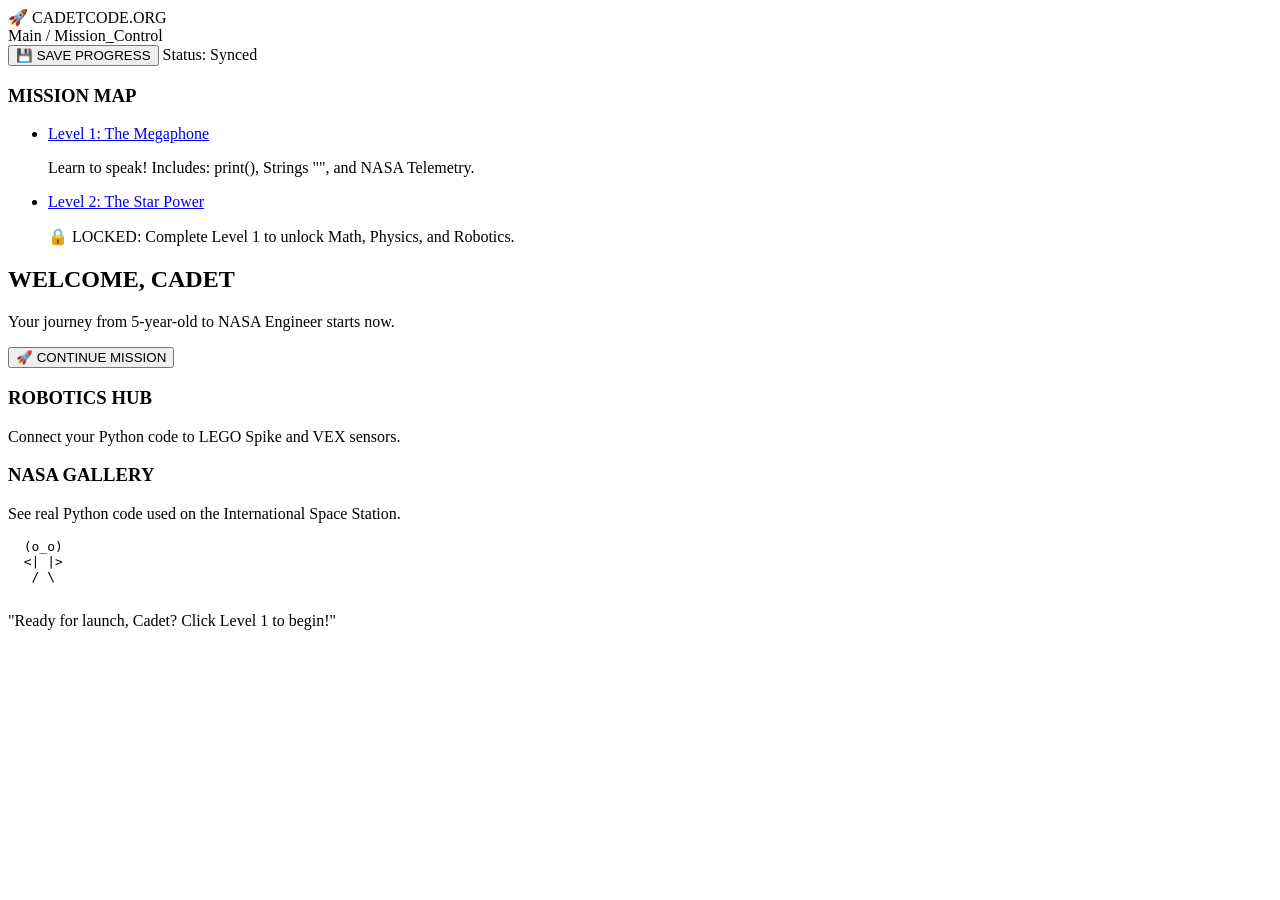
==== index.html @ 3ab571fa "Create index.html" ====
<!DOCTYPE html>
<html lang="en">
<head>
    <meta charset="UTF-8">
    <meta name="viewport" content="width=device-width, initial-scale=1.0">
    <title>CadetCode.org | Mission Control</title>
    <link rel="stylesheet" href="assets/style.css">
</head>
<body class="nasa-theme">

    <header class="mission-header">
        <div class="logo">🚀 CADETCODE.ORG</div>
        <div class="breadcrumb">Main / Mission_Control</div>
        <div class="save-zone">
            <button id="saveBtn" onclick="saveMyProgress()">💾 SAVE PROGRESS</button>
            <span id="saveStatus">Status: Synced</span>
        </div>
    </header>

    <div class="main-container">
        
        <nav class="sidebar">
            <h3>MISSION MAP</h3>
            <ul id="missionList">
                <li class="level-item" onmouseover="showPreview('print')">
                    <a href="levels/level_01_print/index.html">Level 1: The Megaphone</a>
                    <div class="hover-box" id="preview-print">
                        <p>Learn to speak! Includes: print(), Strings "", and NASA Telemetry.</p>
                    </div>
                </li>
                <li class="level-item locked" onmouseover="showPreview('math')">
                    <a href="levels/level_02_math/index.html">Level 2: The Star Power</a>
                    <div class="hover-box" id="preview-math">
                        <p>🔒 LOCKED: Complete Level 1 to unlock Math, Physics, and Robotics.</p>
                    </div>
                </li>
            </ul>
        </nav>

        <main class="dashboard">
            <section class="welcome-hero">
                <h1>WELCOME, CADET</h1>
                <p>Your journey from 5-year-old to NASA Engineer starts now.</p>
                <button class="launch-btn" onclick="resumeMission()">🚀 CONTINUE MISSION</button>
            </section>

            <div class="info-grid">
                <div class="hub-card">
                    <h3>ROBOTICS HUB</h3>
                    <p>Connect your Python code to LEGO Spike and VEX sensors.</p>
                </div>
                <div class="hub-card">
                    <h3>NASA GALLERY</h3>
                    <p>See real Python code used on the International Space Station.</p>
                </div>
            </div>
        </main>

        <aside class="stickman-corner">
            <div id="commander-stick">
                <pre>
  (o_o)
  <| |>
   / \
                </pre>
            </div>
            <div class="speech-bubble">
                "Ready for launch, Cadet? Click Level 1 to begin!"
            </div>
        </aside>
    </div>

    <script src="assets/saveSystem.js"></script>
    <script src="assets/uiLogic.js"></script>
</body>
</html>
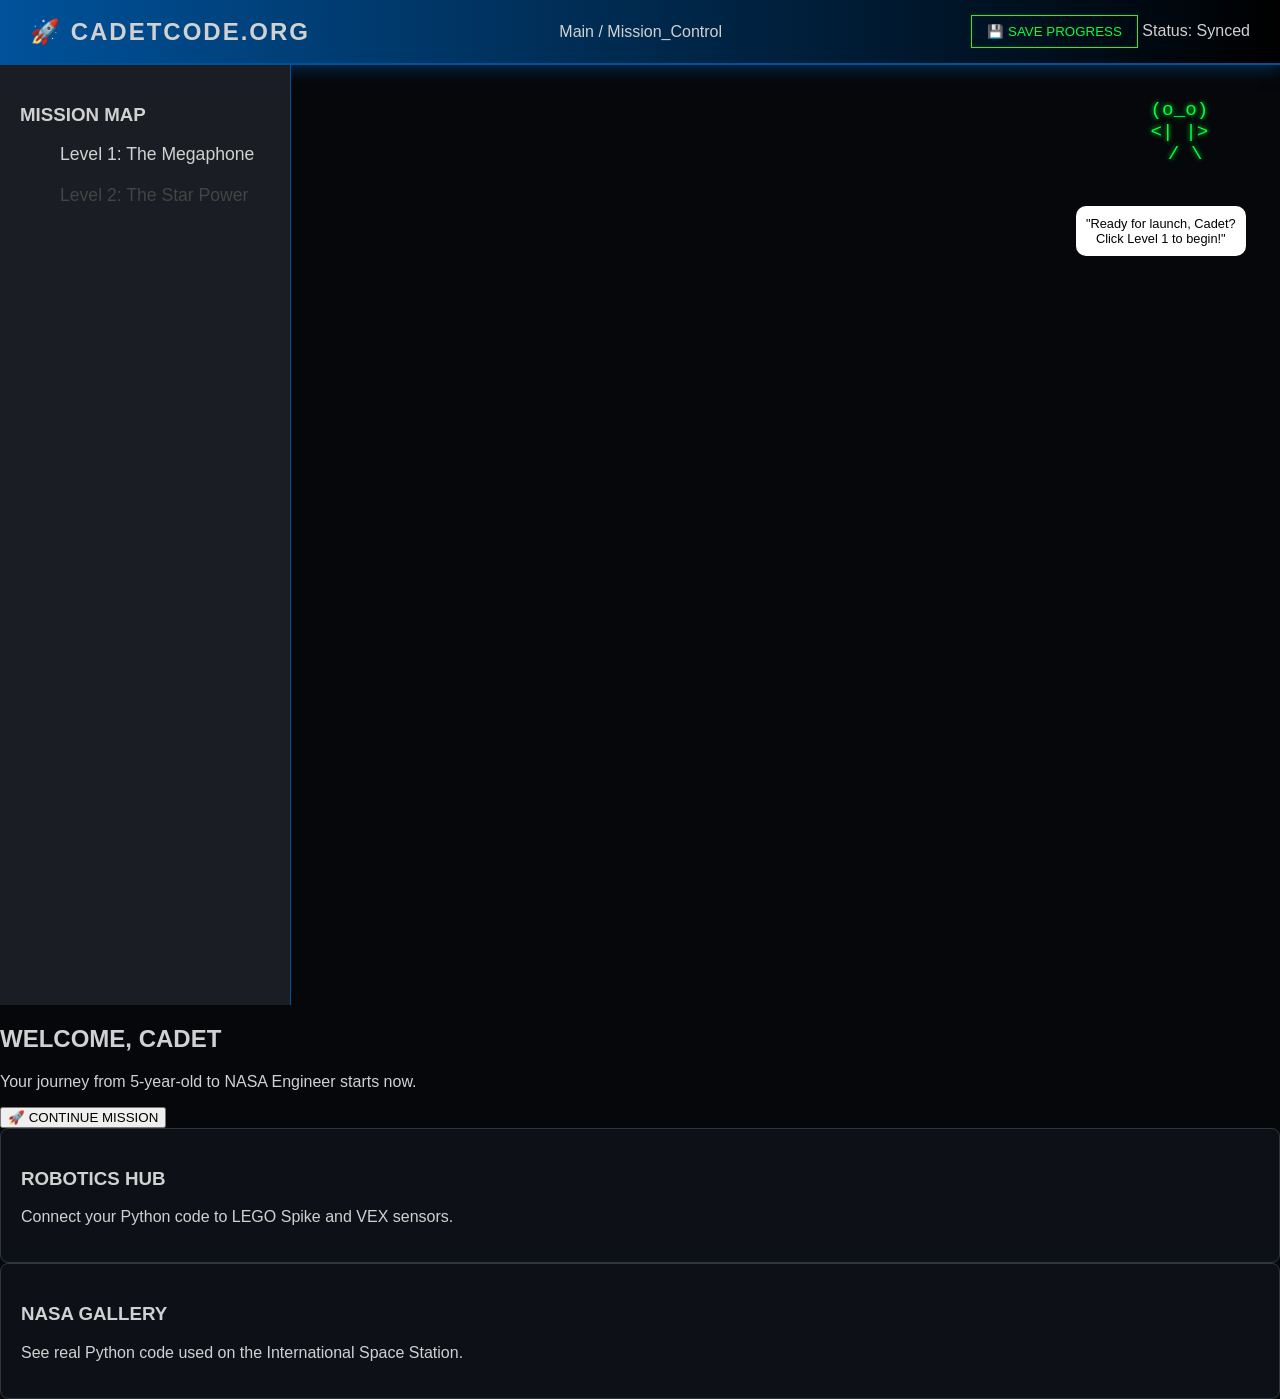
==== commit bf5f5242: "Update index.html" ====
--- a/index.html
+++ b/index.html
@@ -23,7 +23,7 @@
             <h3>MISSION MAP</h3>
             <ul id="missionList">
                 <li class="level-item" onmouseover="showPreview('print')">
-                    <a href="levels/level_01_print/index.html">Level 1: The Megaphone</a>
+                    <a href="levels/level_01_print/printlesson.html">Level 1: The Megaphone</a>
                     <div class="hover-box" id="preview-print">
                         <p>Learn to speak! Includes: print(), Strings "", and NASA Telemetry.</p>
                     </div>
--- a/assets/style.css
+++ b/assets/style.css
@@ -0,0 +1,137 @@
+/* --- CORE THEME: Deep Space & Neon --- */
+:root {
+    --bg-black: #05070a;
+    --panel-gray: #1a1d23;
+    --nasa-blue: #00529b;
+    --neon-green: #00ff41;
+    --text-silver: #d1d1d1;
+    --locked-gray: #444;
+}
+
+body {
+    background-color: var(--bg-black);
+    color: var(--text-silver);
+    font-family: 'Segoe UI', Tahoma, Geneva, Verdana, sans-serif;
+    margin: 0;
+    overflow-x: hidden;
+}
+
+/* --- HEADER & MISSION CONTROL --- */
+.mission-header {
+    background: linear-gradient(90deg, var(--nasa-blue), #000);
+    padding: 15px 30px;
+    display: flex;
+    justify-content: space-between;
+    align-items: center;
+    border-bottom: 2px solid var(--nasa-blue);
+    box-shadow: 0 4px 15px rgba(0, 82, 155, 0.5);
+}
+
+.logo {
+    font-weight: bold;
+    letter-spacing: 2px;
+    font-size: 1.5rem;
+}
+
+#saveBtn {
+    background: transparent;
+    border: 1px solid var(--neon-green);
+    color: var(--neon-green);
+    padding: 8px 15px;
+    cursor: pointer;
+    transition: all 0.3s ease;
+}
+
+#saveBtn:hover {
+    background: var(--neon-green);
+    color: black;
+    box-shadow: 0 0 20px var(--neon-green);
+}
+
+/* --- SIDEBAR & HOVER BOXES --- */
+.sidebar {
+    width: 250px;
+    background: var(--panel-gray);
+    height: 100vh;
+    padding: 20px;
+    border-right: 1px solid var(--nasa-blue);
+}
+
+.level-item {
+    position: relative;
+    list-style: none;
+    margin-bottom: 20px;
+}
+
+.level-item a {
+    color: var(--text-silver);
+    text-decoration: none;
+    font-size: 1.1rem;
+}
+
+.level-item.locked a {
+    color: var(--locked-gray);
+    cursor: not-allowed;
+}
+
+.hover-box {
+    display: none;
+    position: absolute;
+    left: 210px;
+    top: 0;
+    width: 250px;
+    background: #222;
+    border: 1px solid var(--neon-green);
+    padding: 10px;
+    z-index: 100;
+    font-size: 0.9rem;
+    box-shadow: 5px 5px 15px rgba(0,0,0,0.8);
+}
+
+/* --- COMMANDER STICK --- */
+.stickman-corner {
+    position: fixed;
+    top: 80px;
+    right: 20px;
+    text-align: center;
+}
+
+#commander-stick pre {
+    font-family: monospace;
+    font-size: 1.2rem;
+    color: var(--neon-green);
+    text-shadow: 0 0 5px var(--neon-green);
+    animation: floating 3s ease-in-out infinite;
+}
+
+.speech-bubble {
+    background: white;
+    color: black;
+    padding: 10px;
+    border-radius: 10px;
+    max-width: 150px;
+    font-size: 0.8rem;
+    margin-top: 10px;
+    position: relative;
+}
+
+/* --- ANIMATIONS --- */
+@keyframes floating {
+    0% { transform: translateY(0px); }
+    50% { transform: translateY(-10px); }
+    100% { transform: translateY(0px); }
+}
+
+/* --- HUD CARDS --- */
+.hub-card {
+    background: #0d1117;
+    border: 1px solid #30363d;
+    padding: 20px;
+    border-radius: 8px;
+    transition: transform 0.2s;
+}
+
+.hub-card:hover {
+    transform: scale(1.02);
+    border-color: var(--nasa-blue);
+}
